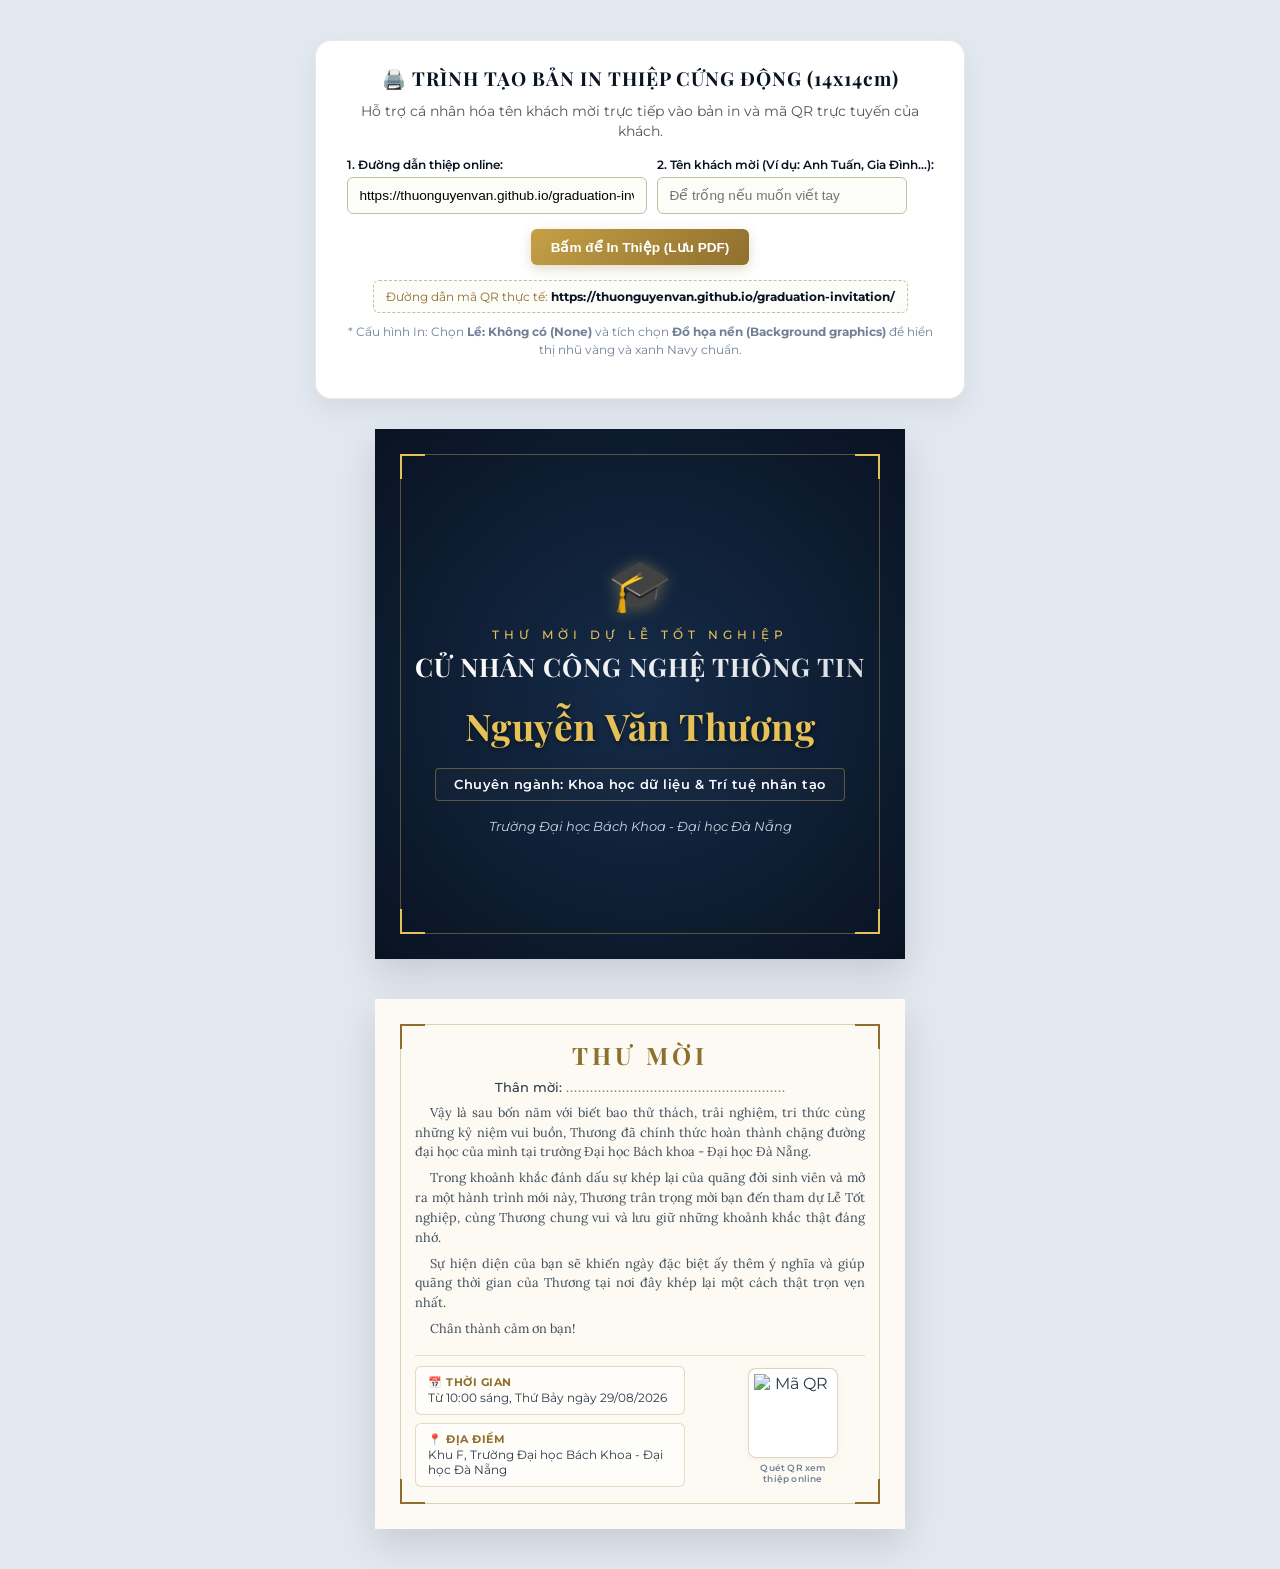
==== printable_card.html @ 82fd6590 "chore: update invitation copy and printable card layout personalization" ====
<!DOCTYPE html>
<html lang="vi">

<head>
    <meta charset="UTF-8">
    <meta name="viewport" content="width=device-width, initial-scale=1.0">
    <title>Bản In Thiệp Mời Tốt Nghiệp - Nguyễn Văn Thương</title>
    <!-- Google Fonts -->
    <link rel="preconnect" href="https://fonts.googleapis.com">
    <link rel="preconnect" href="https://fonts.gstatic.com" crossorigin>
    <link
        href="https://fonts.googleapis.com/css2?family=Montserrat:wght@400;500;600;700&family=Playfair+Display:ital,wght@0,600;0,700;0,800;1,600&family=Lora:ital,wght@0,400;0,500;0,600;1,400&display=swap"
        rel="stylesheet">
    <style>
        :root {
            --color-bg-navy: #091322;
            --color-bg-navy-light: #152B48;
            --color-bg-cream: #FCFAF2;
            --color-gold-dark: #8E6F2D;
            --color-gold-light: #E5C158;
            --color-gold-med: #C5A046;
            --color-charcoal: #2B3A4A;
            --font-serif: 'Playfair Display', Georgia, serif;
            --font-sans: 'Montserrat', sans-serif;
            --font-body: 'Lora', serif;
        }

        * {
            margin: 0;
            padding: 0;
            box-sizing: border-box;
        }

        body {
            background-color: #e2e8f0;
            font-family: var(--font-sans);
            display: flex;
            flex-direction: column;
            align-items: center;
            padding: 40px 20px;
            -webkit-print-color-adjust: exact;
        }

        /* Control Panel (Hidden on Print) */
        .control-panel {
            background: #ffffff;
            border-radius: 16px;
            padding: 24px;
            box-shadow: 0 10px 25px rgba(0, 0, 0, 0.06);
            margin-bottom: 30px;
            max-width: 650px;
            width: 100%;
            text-align: center;
            border: 1px solid rgba(142, 111, 45, 0.15);
        }

        .control-panel h2 {
            font-size: 1.2rem;
            color: var(--color-bg-navy);
            margin-bottom: 10px;
            font-family: var(--font-serif);
            letter-spacing: 1px;
            font-weight: 700;
        }

        .control-panel p {
            font-size: 0.85rem;
            color: #555;
            margin-bottom: 15px;
            line-height: 1.5;
        }

        .input-group-row {
            display: flex;
            gap: 10px;
            margin-bottom: 15px;
            justify-content: center;
            flex-wrap: wrap;
        }

        .input-group {
            display: flex;
            flex-direction: column;
            align-items: flex-start;
            gap: 5px;
        }

        .input-group label {
            font-size: 0.75rem;
            font-weight: 600;
            color: var(--color-bg-navy);
        }

        .input-group input {
            padding: 10px 12px;
            border: 1px solid #c8bda3;
            border-radius: 6px;
            font-size: 0.85rem;
            background-color: #fcfcf9;
        }

        .btn-wrap {
            margin-top: 15px;
        }

        .btn {
            background: var(--color-bg-navy);
            color: #ffffff;
            border: none;
            padding: 10px 20px;
            font-size: 0.85rem;
            font-weight: 600;
            border-radius: 6px;
            cursor: pointer;
            transition: all 0.3s ease;
            box-shadow: 0 4px 10px rgba(9, 19, 34, 0.15);
        }

        .btn:hover {
            background: var(--color-gold-dark);
            transform: translateY(-1px);
        }

        .btn-print {
            background: linear-gradient(135deg, var(--color-gold-med) 0%, var(--color-gold-dark) 100%);
            box-shadow: 0 4px 12px rgba(142, 111, 45, 0.25);
        }

        .btn-print:hover {
            filter: brightness(1.1);
        }

        /* Card Container */
        .printable-container {
            display: flex;
            flex-direction: column;
            gap: 40px;
            align-items: center;
        }

        /* Card Page Styling (14cm x 14cm) */
        .card-page {
            width: 530px;
            height: 530px;
            position: relative;
            box-shadow: 0 15px 35px rgba(0, 0, 0, 0.12);
            overflow: hidden;
            display: flex;
            flex-direction: column;
            justify-content: center;
            align-items: center;
            padding: 35px;
        }

        /* ART-DECO CORNERS OVERLAY */
        .corner-ornament {
            position: absolute;
            width: 25px;
            height: 25px;
            border: 2px solid var(--color-gold-light);
            z-index: 10;
            pointer-events: none;
        }

        .corner-tl {
            top: 25px;
            left: 25px;
            border-right: none;
            border-bottom: none;
        }

        .corner-tr {
            top: 25px;
            right: 25px;
            border-left: none;
            border-bottom: none;
        }

        .corner-bl {
            bottom: 25px;
            left: 25px;
            border-right: none;
            border-top: none;
        }

        .corner-br {
            bottom: 25px;
            right: 25px;
            border-left: none;
            border-top: none;
        }

        .card-page::before {
            content: '';
            position: absolute;
            top: 25px;
            left: 25px;
            right: 25px;
            bottom: 25px;
            border: 1px solid rgba(229, 193, 88, 0.35);
            pointer-events: none;
            z-index: 2;
        }

        /* FRONT SIDE - COSMIC NAVY GRADIENT */
        .card-front {
            background: radial-gradient(circle at center, var(--color-bg-navy-light) 0%, var(--color-bg-navy) 100%);
            color: #ffffff;
        }

        .front-content {
            text-align: center;
            z-index: 5;
            width: 100%;
        }

        .cap-icon {
            font-size: 3.2rem;
            display: block;
            margin-bottom: 12px;
            filter: drop-shadow(0 2px 8px rgba(229, 193, 88, 0.4));
        }

        .front-subtitle {
            font-size: 0.72rem;
            letter-spacing: 5px;
            color: var(--color-gold-light);
            text-transform: uppercase;
            margin-bottom: 8px;
            font-weight: 500;
        }

        .front-title {
            font-family: var(--font-serif);
            font-size: 1.6rem;
            font-weight: 700;
            letter-spacing: 1px;
            margin-bottom: 18px;
            line-height: 1.3;
            background: linear-gradient(135deg, #ffffff 0%, #dcdde1 100%);
            -webkit-background-clip: text;
            -webkit-text-fill-color: transparent;
        }

        .front-name {
            font-family: var(--font-serif);
            font-size: 2.3rem;
            font-weight: 700;
            color: var(--color-gold-light);
            margin-bottom: 18px;
            letter-spacing: 0.5px;
            text-shadow: 1px 2px 4px rgba(0, 0, 0, 0.5);
        }

        .front-degree-badge {
            background: rgba(255, 255, 255, 0.02);
            border: 1px solid rgba(229, 193, 88, 0.35);
            padding: 8px 18px;
            border-radius: 4px;
            display: inline-block;
            margin-bottom: 18px;
        }

        .front-degree {
            font-size: 0.8rem;
            font-weight: 600;
            color: #ffffff;
            display: block;
            letter-spacing: 0.5px;
        }

        .front-major {
            font-size: 0.75rem;
            color: var(--color-gold-light);
            display: block;
            margin-top: 2px;
        }

        .front-uni {
            font-size: 0.8rem;
            font-style: italic;
            color: #cbd5e1;
        }

        /* BACK SIDE - ROYAL CREAM ALABASTER */
        .card-back {
            background-color: var(--color-bg-cream);
            color: var(--color-charcoal);
        }

        .card-back .corner-ornament {
            border-color: var(--color-gold-dark);
        }

        .card-back::before {
            border-color: rgba(142, 111, 45, 0.3);
        }

        .back-content {
            z-index: 5;
            width: 100%;
            height: 100%;
            display: flex;
            flex-direction: column;
            justify-content: space-between;
            padding: 5px;
        }

        .back-header {
            text-align: center;
            margin-bottom: 8px;
        }

        .back-title {
            font-family: var(--font-serif);
            font-size: 1.5rem;
            font-weight: 700;
            color: var(--color-gold-dark);
            letter-spacing: 4px;
            margin-bottom: 5px;
        }

        .invite-line {
            font-size: 0.82rem;
            margin-top: 8px;
            font-weight: 500;
            color: var(--color-charcoal);
        }

        /* Guest name styling (mockup handwritten script) */
        .invite-line .guest-name-print {
            font-family: var(--font-serif);
            font-style: italic;
            font-size: 1.1rem;
            font-weight: 700;
            color: var(--color-gold-dark);
            border-bottom: 1px solid rgba(142, 111, 45, 0.4);
            padding: 0 10px;
            display: inline-block;
            min-width: 250px;
            text-align: center;
        }

        .invite-line .guest-dots {
            color: #8c826b;
            letter-spacing: 1px;
        }

        .back-body {
            font-family: var(--font-body);
            font-size: 0.8rem;
            line-height: 1.55;
            color: #3e4c59;
            text-align: justify;
            margin-bottom: 10px;
        }

        .back-body p {
            margin-bottom: 6px;
            text-indent: 15px;
        }

        .back-details {
            display: flex;
            align-items: center;
            justify-content: space-between;
            border-top: 1px solid rgba(142, 111, 45, 0.2);
            padding-top: 10px;
            margin-bottom: 5px;
        }

        .details-text {
            width: 60%;
        }

        .details-box {
            border: 1px solid rgba(142, 111, 45, 0.25);
            background: rgba(255, 255, 255, 0.55);
            border-radius: 6px;
            padding: 8px 12px;
            margin-bottom: 8px;
        }

        .details-box:last-child {
            margin-bottom: 0;
        }

        .details-title {
            font-size: 0.68rem;
            font-weight: 700;
            color: var(--color-gold-dark);
            text-transform: uppercase;
            letter-spacing: 0.5px;
            margin-bottom: 2px;
        }

        .details-desc {
            font-size: 0.72rem;
            color: var(--color-charcoal);
            line-height: 1.3;
        }

        .qr-wrap {
            width: 32%;
            display: flex;
            flex-direction: column;
            align-items: center;
            text-align: center;
        }

        .qr-box {
            width: 90px;
            height: 90px;
            padding: 5px;
            background: #ffffff;
            border: 1px solid rgba(142, 111, 45, 0.3);
            border-radius: 8px;
            display: flex;
            align-items: center;
            justify-content: center;
            box-shadow: 0 2px 8px rgba(0, 0, 0, 0.03);
        }

        .qr-image-el {
            width: 78px;
            height: 78px;
            display: block;
        }

        .qr-label {
            font-size: 0.55rem;
            font-weight: 600;
            margin-top: 4px;
            color: #718096;
            line-height: 1.25;
            letter-spacing: 0.2px;
        }

        .back-footer {
            text-align: center;
            font-size: 0.7rem;
            color: #718096;
            border-top: 1px dashed rgba(142, 111, 45, 0.2);
            padding-top: 6px;
        }

        /* ==========================================
           PRINT OVERRIDES (@media print)
           ========================================== */
        @media print {
            body {
                background: none;
                padding: 0;
                margin: 0;
            }

            .control-panel {
                display: none !important;
            }

            .printable-container {
                gap: 0;
            }

            .card-page {
                box-shadow: none !important;
                page-break-after: always;
                width: 140mm;
                height: 140mm;
                margin: 0 auto;
                border: none !important;
            }

            * {
                -webkit-print-color-adjust: exact !important;
                print-color-adjust: exact !important;
            }
        }
    </style>
</head>

<body>

    <!-- Control Panel (Hidden on Print) -->
    <div class="control-panel">
        <h2>🖨️ TRÌNH TẠO BẢN IN THIỆP CỨNG ĐỘNG (14x14cm)</h2>
        <p>Hỗ trợ cá nhân hóa tên khách mời trực tiếp vào bản in và mã QR trực tuyến của khách.</p>

        <div class="input-group-row">
            <div class="input-group">
                <label for="invitation-url">1. Đường dẫn thiệp online:</label>
                <input type="text" id="invitation-url" value="https://thuonguyenvan.github.io/graduation-invitation/"
                    style="width: 300px;" oninput="updateGuestDetails()">
            </div>
            <div class="input-group">
                <label for="guest-name-input">2. Tên khách mời (Ví dụ: Anh Tuấn, Gia Đình...):</label>
                <input type="text" id="guest-name-input" placeholder="Để trống nếu muốn viết tay"
                    oninput="updateGuestDetails()" style="width: 250px;">
            </div>
        </div>

        <div class="btn-wrap">
            <button class="btn btn-print" onclick="window.print()">Bấm để In Thiệp (Lưu PDF)</button>
        </div>
        <div
            style="margin-top: 15px; font-size: 0.78rem; color: var(--color-gold-dark); background: #fcfcf9; padding: 8px 12px; border-radius: 6px; border: 1px dashed #c8bda3; display: inline-block;">
            Đường dẫn mã QR thực tế: <strong id="current-qr-url"
                style="color: var(--color-bg-navy); word-break: break-all;">https://thuonguyenvan.github.io/graduation-invitation/</strong>
        </div>
        <p style="font-size: 0.75rem; margin-top: 10px; color: #718096;">
            * Cấu hình In: Chọn <strong>Lề: Không có (None)</strong> và tích chọn <strong>Đồ họa nền (Background
                graphics)</strong> để hiển thị nhũ vàng và xanh Navy chuẩn.
        </p>
    </div>

    <!-- Printable Cards -->
    <div class="printable-container">

        <!-- 1. FRONT CARD (MẶT BÌA TRƯỚC) -->
        <div class="card-page card-front">
            <!-- Art Deco Corners -->
            <div class="corner-ornament corner-tl"></div>
            <div class="corner-ornament corner-tr"></div>
            <div class="corner-ornament corner-bl"></div>
            <div class="corner-ornament corner-br"></div>

            <div class="front-content">
                <span class="cap-icon">🎓</span>
                <p class="front-subtitle">THƯ MỜI DỰ LỄ TỐT NGHIỆP</p>
                <h1 class="front-title">CỬ NHÂN CÔNG NGHỆ THÔNG TIN</h1>

                <h2 class="front-name">Nguyễn Văn Thương</h2>

                <div class="front-degree-badge">
                    <span class="front-degree">Chuyên ngành: Khoa học dữ liệu & Trí tuệ nhân tạo</span>

                </div>

                <p class="front-uni">Trường Đại học Bách Khoa - Đại học Đà Nẵng</p>
            </div>
        </div>

        <!-- 2. BACK CARD (MẶT RUỘT SAU) -->
        <div class="card-page card-back">
            <!-- Art Deco Corners -->
            <div class="corner-ornament corner-tl"></div>
            <div class="corner-ornament corner-tr"></div>
            <div class="corner-ornament corner-bl"></div>
            <div class="corner-ornament corner-br"></div>

            <div class="back-content">

                <div class="back-header">
                    <h2 class="back-title">THƯ MỜI</h2>
                    <div class="invite-line">
                        Thân mời:
                        <span id="print-guest-area">
                            <span class="guest-dots">.......................................................</span>
                        </span>
                    </div>
                </div>

                <div class="back-body">
                    <p>
                        Vậy là sau bốn năm với biết bao thử thách, trải nghiệm, tri thức cùng những kỷ niệm vui buồn,
                        Thương đã chính thức hoàn thành chặng đường đại học của mình tại trường Đại học Bách khoa - Đại
                        học Đà Nẵng.
                    </p>
                    <p>
                        Trong khoảnh khắc đánh dấu sự khép lại của quãng đời sinh viên và mở ra một hành trình mới này,
                        Thương trân trọng mời <span class="guest-name-inline">bạn</span> đến tham dự Lễ Tốt nghiệp, cùng
                        Thương chung vui và lưu giữ những
                        khoảnh khắc thật đáng nhớ.
                    </p>
                    <p>
                        Sự hiện diện của <span class="guest-name-inline">bạn</span> sẽ khiến ngày đặc biệt ấy thêm ý
                        nghĩa và giúp quãng thời gian của Thương tại nơi đây khép lại một cách thật trọn vẹn nhất.
                    </p>
                    <p>
                        Chân thành cảm ơn <span class="guest-name-inline">bạn</span>!
                    </p>
                </div>

                <div class="back-details">
                    <div class="details-text">
                        <div class="details-box">
                            <div class="details-title">📅 THỜI GIAN</div>
                            <div class="details-desc">
                                Từ 10:00 sáng, Thứ Bảy ngày 29/08/2026
                            </div>
                        </div>
                        <div class="details-box">
                            <div class="details-title">📍 ĐỊA ĐIỂM</div>
                            <div class="details-desc">
                                Khu F, Trường Đại học Bách Khoa - Đại học Đà Nẵng<br>
                            </div>
                        </div>
                    </div>

                    <div class="qr-wrap">
                        <div class="qr-box">
                            <img id="print-qr-image" src="" alt="Mã QR" class="qr-image-el">
                        </div>
                        <div class="qr-label">Quét QR xem<br>thiệp online</div>
                    </div>
                </div>



            </div>
        </div>

    </div>

    <script>
        function updateGuestDetails() {
            const guestName = document.getElementById('guest-name-input').value.trim();
            const guestArea = document.getElementById('print-guest-area');
            const urlInput = document.getElementById('invitation-url').value.trim();

            // 1. Update guest name text display on card
            if (guestName) {
                guestArea.innerHTML = `<span class="guest-name-print">${guestName}</span>`;
            } else {
                guestArea.innerHTML = `<span class="guest-dots">.......................................................</span>`;
            }

            // Update all inline guest name instances in text body
            const inlineSpans = document.querySelectorAll('.guest-name-inline');
            inlineSpans.forEach(span => {
                if (guestName) {
                    span.textContent = guestName;
                    span.style.fontWeight = "600";
                    span.style.color = "var(--color-gold-dark)";
                } else {
                    span.textContent = "bạn";
                    span.style.fontWeight = "normal";
                    span.style.color = "inherit";
                }
            });

            // 2. Generate customized URL
            let finalUrl = urlInput;
            if (guestName) {
                const separator = urlInput.includes('?') ? '&' : '?';
                finalUrl = urlInput + separator + "to=" + encodeURIComponent(guestName);
            }

            // Update URL text in control panel
            const debugUrlSpan = document.getElementById('current-qr-url');
            if (debugUrlSpan) {
                debugUrlSpan.textContent = finalUrl;
            }

            // Update QR Code Image src dynamically using QR Server API
            const qrImage = document.getElementById('print-qr-image');
            if (qrImage) {
                qrImage.src = "https://api.qrserver.com/v1/create-qr-code/?size=150x150&data=" + encodeURIComponent(finalUrl);
            }
        }

        // Initialize on load
        window.addEventListener('DOMContentLoaded', () => {
            const currentUrl = window.location.href;
            if (currentUrl.includes('github.io')) {
                const cleanUrl = currentUrl.replace('printable_card.html', '');
                document.getElementById('invitation-url').value = cleanUrl;
            }
            updateGuestDetails();
        });
    </script>
</body>

</html>
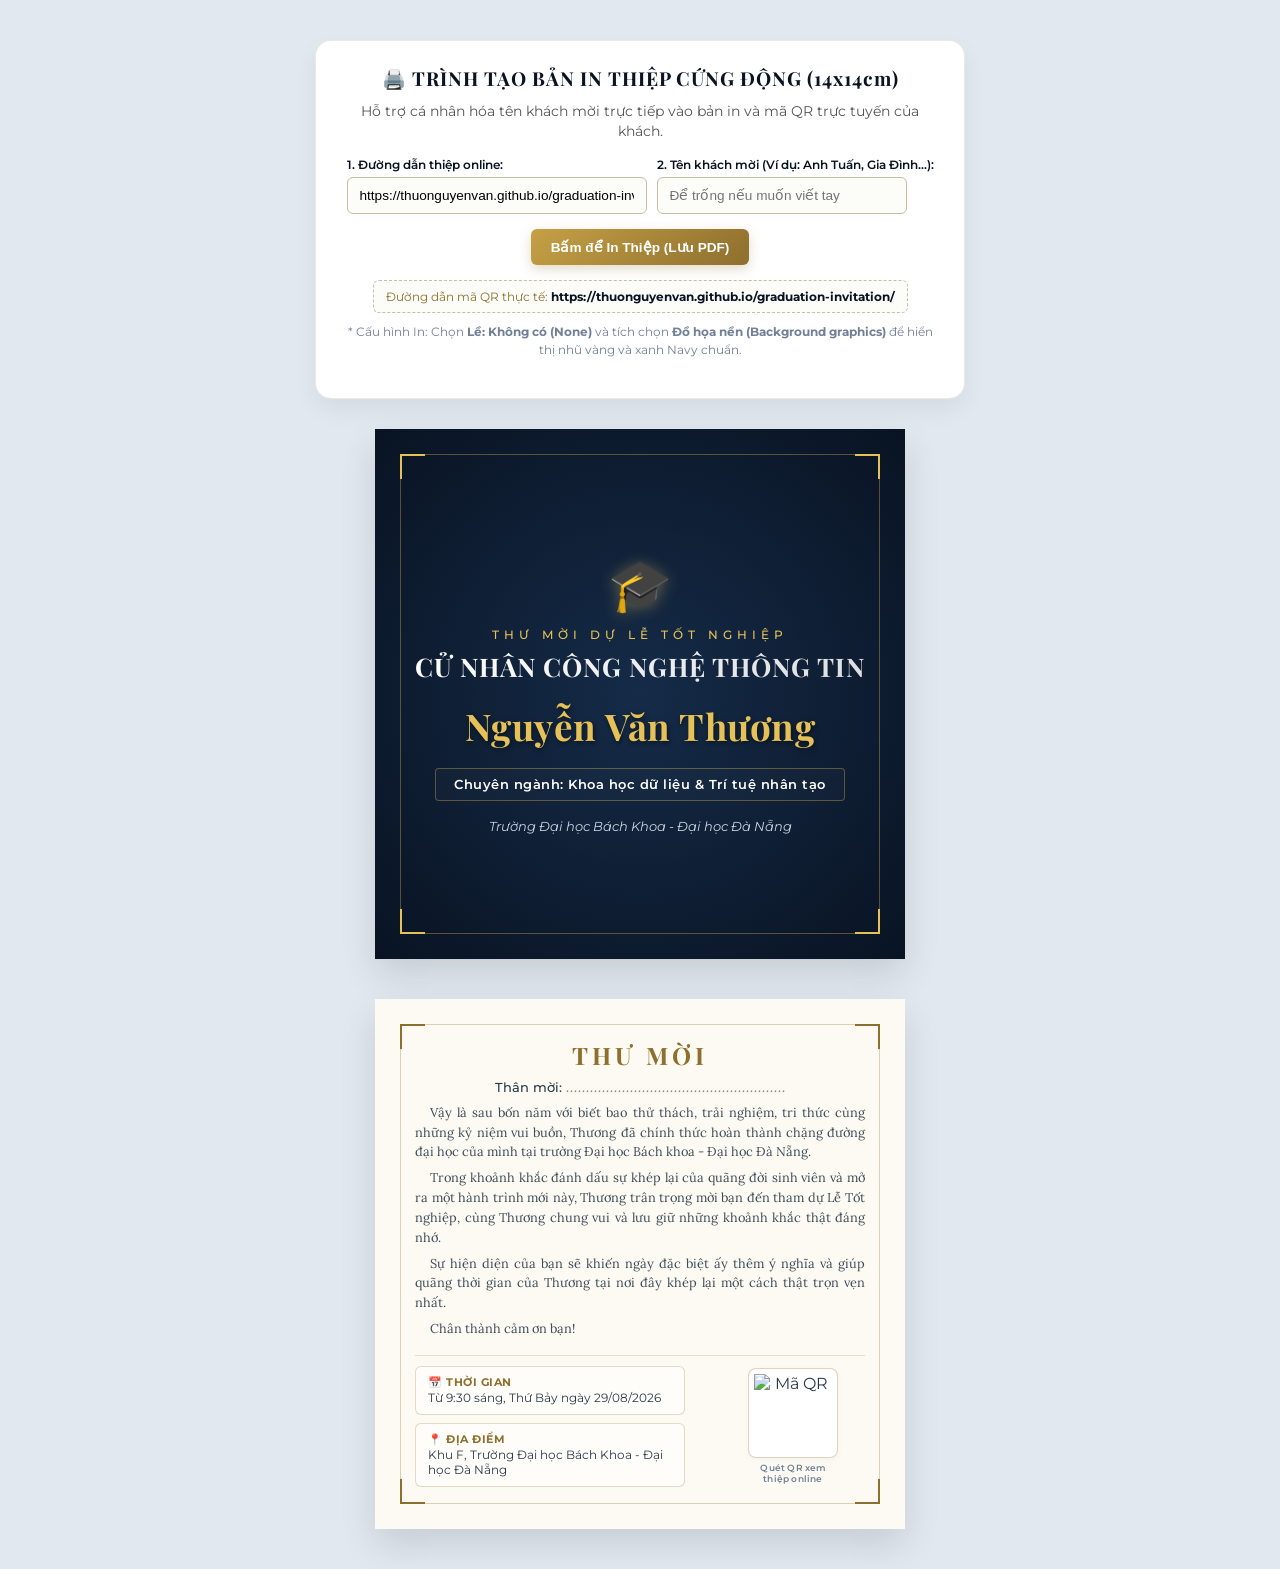
==== commit 128b0125: "chore: change invitation start time to 9:30 AM" ====
--- a/printable_card.html
+++ b/printable_card.html
@@ -586,7 +586,7 @@
                         <div class="details-box">
                             <div class="details-title">📅 THỜI GIAN</div>
                             <div class="details-desc">
-                                Từ 10:00 sáng, Thứ Bảy ngày 29/08/2026
+                                Từ 9:30 sáng, Thứ Bảy ngày 29/08/2026
                             </div>
                         </div>
                         <div class="details-box">
